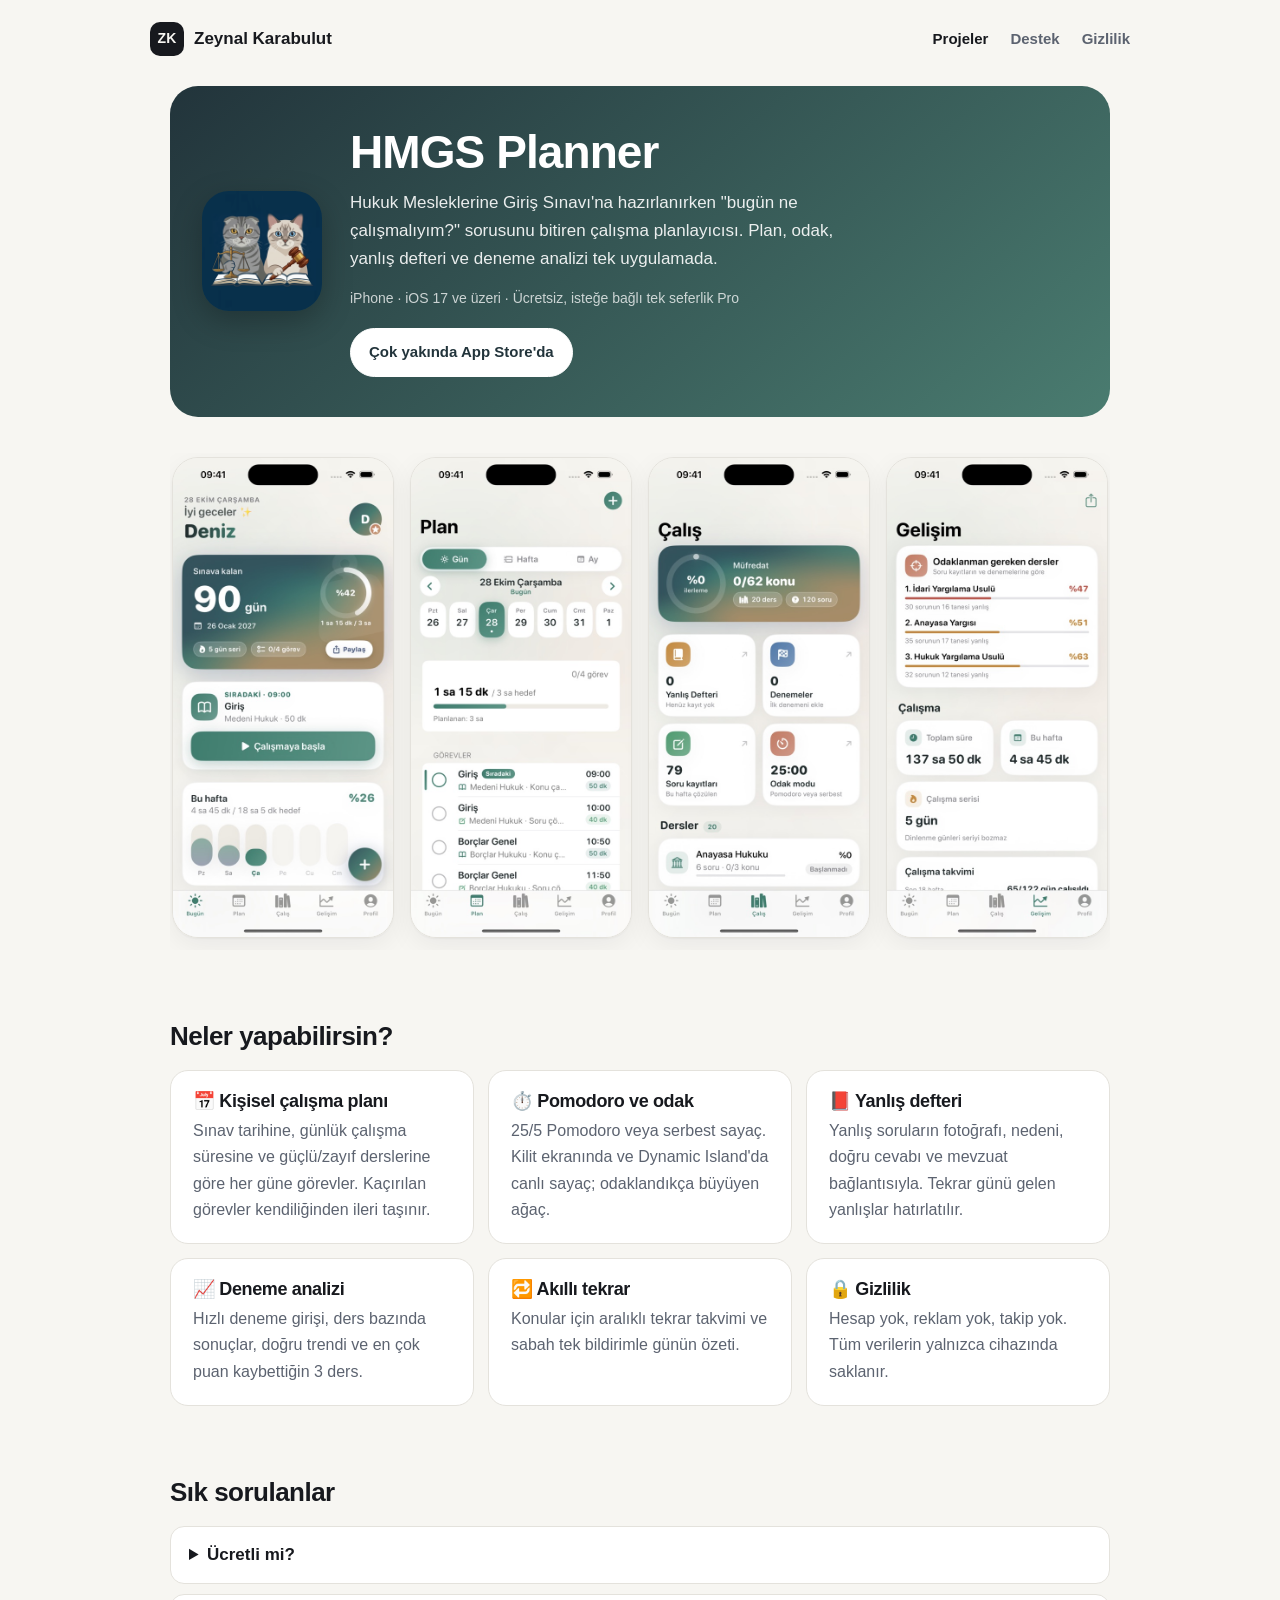
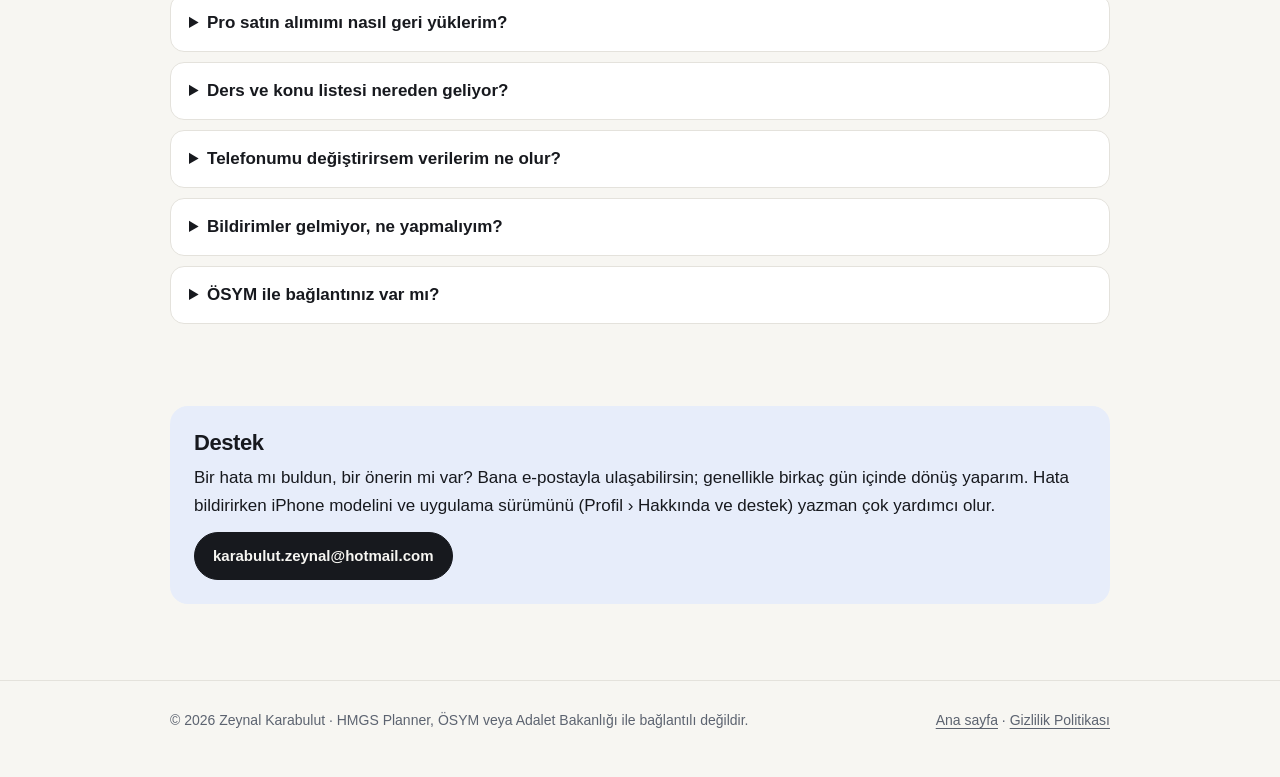
==== hmgs-planner/index.html @ d1e0a4f1 "Kişisel site: ana sayfa, HMGS Planner tanıtım, destek ve gizlilik sayfaları Co-Authored-By: Claude O" ====
<!doctype html>
<html lang="tr">
<head>
<meta charset="utf-8">
<meta name="viewport" content="width=device-width, initial-scale=1">
<title>HMGS Planner – HMGS çalışma planı, Pomodoro ve yanlış defteri</title>
<meta name="description" content="Hukuk Mesleklerine Giriş Sınavı'na (HMGS) hazırlananlar için kişisel çalışma planı, Pomodoro, yanlış defteri, deneme analizi ve akıllı tekrar hatırlatmaları. Hesap yok, reklam yok.">
<meta property="og:title" content="HMGS Planner">
<meta property="og:description" content="HMGS'ye planlı hazırlan: kişisel plan, Pomodoro, yanlış defteri ve deneme analizi.">
<meta property="og:image" content="https://zeynalkarabulut.com/assets/hmgs-planner/icon.png">
<meta property="og:url" content="https://zeynalkarabulut.com/hmgs-planner/">
<link rel="canonical" href="https://zeynalkarabulut.com/hmgs-planner/">
<link rel="apple-touch-icon" href="/assets/hmgs-planner/apple-touch-icon.png">
<link rel="stylesheet" href="/assets/style.css">
</head>
<body>
<header class="wrap nav">
  <a class="brand" href="/"><span class="mono">ZK</span><span>Zeynal Karabulut</span></a>
  <ul>
    <li><a href="/#projeler" aria-current="page">Projeler</a></li>
    <li><a href="#destek">Destek</a></li>
    <li><a href="/hmgs-planner/gizlilik.html">Gizlilik</a></li>
  </ul>
</header>

<main class="wrap">
  <div class="app-hero">
    <img src="/assets/hmgs-planner/icon.png" alt="HMGS Planner simgesi" width="120" height="120">
    <div>
      <h1>HMGS Planner</h1>
      <p>Hukuk Mesleklerine Giriş Sınavı'na hazırlanırken "bugün ne çalışmalıyım?" sorusunu bitiren çalışma planlayıcısı. Plan, odak, yanlış defteri ve deneme analizi tek uygulamada.</p>
      <p class="meta">iPhone · iOS 17 ve üzeri · Ücretsiz, isteğe bağlı tek seferlik Pro</p>
      <!-- App Store'da yayınlanınca: <a class="btn" href="https://apps.apple.com/tr/app/idAPP_STORE_ID">App Store'dan indir</a> -->
      <span class="btn" aria-disabled="true">Çok yakında App Store'da</span>
    </div>
  </div>

  <section>
    <div class="shots">
      <img src="/assets/hmgs-planner/home.jpg" alt="Bugün ekranı: sınava kalan gün ve günün görevleri" loading="lazy">
      <img src="/assets/hmgs-planner/plan.jpg" alt="Haftalık çalışma planı" loading="lazy">
      <img src="/assets/hmgs-planner/study.jpg" alt="Çalış ekranı: dersler, yanlış defteri ve denemeler" loading="lazy">
      <img src="/assets/hmgs-planner/progress.jpg" alt="Gelişim ekranı: istatistikler ve odaklanılması gereken dersler" loading="lazy">
    </div>
  </section>

  <section>
    <h2 class="section-title">Neler yapabilirsin?</h2>
    <div class="features">
      <div class="feature"><h3>📅 Kişisel çalışma planı</h3><p>Sınav tarihine, günlük çalışma süresine ve güçlü/zayıf derslerine göre her güne görevler. Kaçırılan görevler kendiliğinden ileri taşınır.</p></div>
      <div class="feature"><h3>⏱️ Pomodoro ve odak</h3><p>25/5 Pomodoro veya serbest sayaç. Kilit ekranında ve Dynamic Island'da canlı sayaç; odaklandıkça büyüyen ağaç.</p></div>
      <div class="feature"><h3>📕 Yanlış defteri</h3><p>Yanlış soruların fotoğrafı, nedeni, doğru cevabı ve mevzuat bağlantısıyla. Tekrar günü gelen yanlışlar hatırlatılır.</p></div>
      <div class="feature"><h3>📈 Deneme analizi</h3><p>Hızlı deneme girişi, ders bazında sonuçlar, doğru trendi ve en çok puan kaybettiğin 3 ders.</p></div>
      <div class="feature"><h3>🔁 Akıllı tekrar</h3><p>Konular için aralıklı tekrar takvimi ve sabah tek bildirimle günün özeti.</p></div>
      <div class="feature"><h3>🔒 Gizlilik</h3><p>Hesap yok, reklam yok, takip yok. Tüm verilerin yalnızca cihazında saklanır.</p></div>
    </div>
  </section>

  <section class="faq">
    <h2 class="section-title">Sık sorulanlar</h2>
    <details><summary>Ücretli mi?</summary><p>Planlama, Pomodoro, yanlış defteri, denemeler ve istatistikler ücretsiz ve sınırsızdır. İsteğe bağlı, tek seferlik HMGS Planner Pro ek renk temaları ve paylaşım kartı stilleri ekler.</p></details>
    <details><summary>Pro satın alımımı nasıl geri yüklerim?</summary><p>Uygulamada Profil › HMGS Planner Pro › "Satın alımları geri yükle". Aynı Apple Kimliği ile giriş yapmış olman yeterli.</p></details>
    <details><summary>Ders ve konu listesi nereden geliyor?</summary><p>Ders listesi ve soru dağılımı ilgili yönetmelik ve ÖSYM kılavuzuna göre hazırlanmıştır; kaynaklar uygulamada Profil › Hakkında ve destek › Kaynaklar bölümünde yer alır. Kesin bilgi için ÖSYM duyurularını takip et.</p></details>
    <details><summary>Telefonumu değiştirirsem verilerim ne olur?</summary><p>Profil › Ayarlar › Yedek bölümünden yedeği iCloud Drive'daki bir klasöre aldırabilir, yeni telefonda "Yedekten Geri Yükle" ile geri getirebilirsin. iPhone'un iCloud Yedeklemesi de uygulama verilerini kapsar.</p></details>
    <details><summary>Bildirimler gelmiyor, ne yapmalıyım?</summary><p>iPhone Ayarlar › Bildirimler › HMGS Planner'dan bildirimlere izin verildiğini kontrol et. Ardından uygulamada Profil › Bildirimler'den hatırlatma saatlerini seç.</p></details>
    <details><summary>ÖSYM ile bağlantınız var mı?</summary><p>Hayır. HMGS Planner bağımsız bir çalışma aracıdır; ÖSYM veya Adalet Bakanlığı ile bağlantılı değildir.</p></details>
  </section>

  <section id="destek">
    <div class="support">
      <h2>Destek</h2>
      <p>Bir hata mı buldun, bir önerin mi var? Bana e-postayla ulaşabilirsin; genellikle birkaç gün içinde dönüş yaparım. Hata bildirirken iPhone modelini ve uygulama sürümünü (Profil › Hakkında ve destek) yazman çok yardımcı olur.</p>
      <a class="btn primary" href="mailto:karabulut.zeynal@hotmail.com?subject=HMGS%20Planner%20destek">karabulut.zeynal@hotmail.com</a>
    </div>
  </section>
</main>

<footer>
  <div class="wrap">
    <span>© 2026 Zeynal Karabulut · HMGS Planner, ÖSYM veya Adalet Bakanlığı ile bağlantılı değildir.</span>
    <span><a href="/">Ana sayfa</a> · <a href="/hmgs-planner/gizlilik.html">Gizlilik Politikası</a></span>
  </div>
</footer>
</body>
</html>
---- assets/style.css ----
:root {
  --bg: #F7F6F2;
  --surface: #FFFFFF;
  --ink: #17191E;
  --muted: #5C6370;
  --line: #E4E2DC;
  --accent: #2B59C3;
  --accent-soft: #E7EDFA;
  --hmgs-a: #22343B;
  --hmgs-b: #4A7C70;
  --radius: 18px;
  --shadow: 0 1px 2px rgba(20, 22, 28, .04), 0 8px 28px rgba(20, 22, 28, .06);
}
@media (prefers-color-scheme: dark) {
  :root {
    --bg: #0F1115;
    --surface: #171A20;
    --ink: #ECEEF2;
    --muted: #A1A8B3;
    --line: #262A32;
    --accent: #7FA2F2;
    --accent-soft: #1B2436;
    --shadow: 0 1px 2px rgba(0, 0, 0, .3), 0 8px 28px rgba(0, 0, 0, .25);
  }
}

* { box-sizing: border-box; }
html { -webkit-text-size-adjust: 100%; }
body {
  margin: 0;
  background: var(--bg);
  color: var(--ink);
  font: 17px/1.65 -apple-system, BlinkMacSystemFont, "SF Pro Text", "Segoe UI", Roboto, sans-serif;
}
a { color: var(--accent); text-underline-offset: 3px; }
img { max-width: 100%; display: block; }
h1, h2, h3 { line-height: 1.15; letter-spacing: -0.02em; margin: 0; }

.wrap { max-width: 980px; margin: 0 auto; padding: 0 20px; }
.narrow { max-width: 720px; }

/* Üst menü */
.nav { display: flex; align-items: center; justify-content: space-between; padding: 22px 0; gap: 16px; }
.brand { display: flex; align-items: center; gap: 10px; font-weight: 700; color: var(--ink); text-decoration: none; }
.mono {
  width: 34px; height: 34px; border-radius: 10px; display: grid; place-items: center;
  background: var(--ink); color: var(--bg); font-size: 14px; font-weight: 800; letter-spacing: .02em;
}
.nav ul { list-style: none; display: flex; gap: 22px; margin: 0; padding: 0; }
.nav ul a { color: var(--muted); text-decoration: none; font-size: 15px; font-weight: 600; }
.nav ul a:hover, .nav ul a[aria-current="page"] { color: var(--ink); }

/* Ana sayfa giriş */
.intro { padding: 56px 0 40px; }
.eyebrow { color: var(--accent); font-weight: 700; font-size: 14px; letter-spacing: .08em; text-transform: uppercase; margin: 0 0 14px; }
.intro h1 { font-size: clamp(38px, 7vw, 64px); max-width: 14ch; }
.intro .lead { font-size: clamp(18px, 2.4vw, 21px); color: var(--muted); max-width: 60ch; margin: 22px 0 0; }
.links { display: flex; flex-wrap: wrap; gap: 10px; margin-top: 30px; }
.btn {
  display: inline-flex; align-items: center; gap: 8px; padding: 11px 18px; border-radius: 999px;
  font-weight: 700; font-size: 15px; text-decoration: none; border: 1px solid var(--line);
  background: var(--surface); color: var(--ink);
}
.btn:hover { border-color: var(--muted); }
.btn.primary { background: var(--ink); color: var(--bg); border-color: var(--ink); }
.btn svg { width: 18px; height: 18px; fill: currentColor; }

section { padding: 36px 0; }
.section-title { font-size: 26px; margin-bottom: 18px; }
.about p { color: var(--muted); max-width: 66ch; }
.facts { display: grid; grid-template-columns: repeat(auto-fit, minmax(200px, 1fr)); gap: 14px; margin-top: 24px; }
.fact { background: var(--surface); border: 1px solid var(--line); border-radius: var(--radius); padding: 16px 18px; }
.fact b { display: block; font-size: 15px; }
.fact span { color: var(--muted); font-size: 15px; }

/* Proje kartı */
.project {
  display: grid; grid-template-columns: 96px 1fr; gap: 22px; align-items: center;
  background: var(--surface); border: 1px solid var(--line); border-radius: 24px; padding: 24px;
  box-shadow: var(--shadow); text-decoration: none; color: inherit; transition: transform .2s ease;
}
.project:hover { transform: translateY(-2px); }
.project img { width: 96px; height: 96px; border-radius: 22px; }
.project h3 { font-size: 22px; }
.project p { margin: 6px 0 10px; color: var(--muted); }
.tags { display: flex; flex-wrap: wrap; gap: 6px; }
.tag { font-size: 13px; font-weight: 600; padding: 3px 10px; border-radius: 999px; background: var(--accent-soft); color: var(--accent); }
.more { font-weight: 700; font-size: 15px; color: var(--accent); }
.note { color: var(--muted); font-size: 15px; margin-top: 16px; }

/* Proje sayfası */
.app-hero {
  background: linear-gradient(140deg, var(--hmgs-a), var(--hmgs-b));
  color: #fff; border-radius: 28px; padding: 40px 32px; margin-top: 8px;
  display: grid; grid-template-columns: auto 1fr; gap: 28px; align-items: center;
}
.app-hero img { width: 120px; height: 120px; border-radius: 27px; box-shadow: 0 10px 30px rgba(0,0,0,.25); }
.app-hero h1 { font-size: clamp(32px, 5vw, 46px); }
.app-hero p { margin: 10px 0 0; opacity: .9; max-width: 56ch; }
.app-hero .meta { font-size: 14px; opacity: .75; margin-top: 14px; }
.app-hero .btn { background: #fff; color: var(--hmgs-a); border-color: #fff; margin-top: 18px; }

.shots { display: grid; grid-template-columns: repeat(4, minmax(150px, 1fr)); gap: 16px; overflow-x: auto; padding: 4px 2px 12px; scroll-snap-type: x mandatory; }
.shots img { border-radius: 26px; border: 1px solid var(--line); box-shadow: var(--shadow); scroll-snap-align: start; aspect-ratio: 1179 / 2556; object-fit: cover; width: 100%; }

.features { display: grid; grid-template-columns: repeat(auto-fit, minmax(260px, 1fr)); gap: 14px; }
.feature { background: var(--surface); border: 1px solid var(--line); border-radius: var(--radius); padding: 20px 22px; }
.feature h3 { font-size: 18px; margin-bottom: 6px; }
.feature p { margin: 0; color: var(--muted); font-size: 16px; }

.faq details { background: var(--surface); border: 1px solid var(--line); border-radius: 14px; padding: 14px 18px; margin: 10px 0; }
.faq summary { font-weight: 700; cursor: pointer; }
.faq details p { color: var(--muted); margin: 10px 0 2px; }

.support { background: var(--accent-soft); border-radius: var(--radius); padding: 24px; }
.support h2 { font-size: 22px; margin-bottom: 8px; }
.support p { margin: 0 0 12px; }

/* Metin sayfaları (gizlilik) */
.doc { padding: 24px 0 64px; }
.doc h1 { font-size: clamp(30px, 5vw, 42px); margin: 10px 0 6px; }
.doc h2 { font-size: 20px; margin: 30px 0 6px; }
.doc p, .doc li { color: var(--ink); }
.doc .muted { color: var(--muted); }
.back { text-decoration: none; font-weight: 700; font-size: 15px; }

footer { border-top: 1px solid var(--line); margin-top: 40px; padding: 28px 0 44px; color: var(--muted); font-size: 14px; }
footer .wrap { display: flex; flex-wrap: wrap; justify-content: space-between; gap: 12px; }
footer a { color: var(--muted); }

@media (max-width: 640px) {
  .nav ul { gap: 16px; }
  .brand span:last-child { display: none; }
  .project { grid-template-columns: 64px 1fr; padding: 18px; gap: 16px; }
  .project img { width: 64px; height: 64px; border-radius: 15px; }
  .app-hero { grid-template-columns: 1fr; padding: 28px 22px; }
  .app-hero img { width: 88px; height: 88px; border-radius: 20px; }
  .shots { grid-template-columns: repeat(4, 62%); }
}
@media (prefers-reduced-motion: reduce) { .project { transition: none; } }
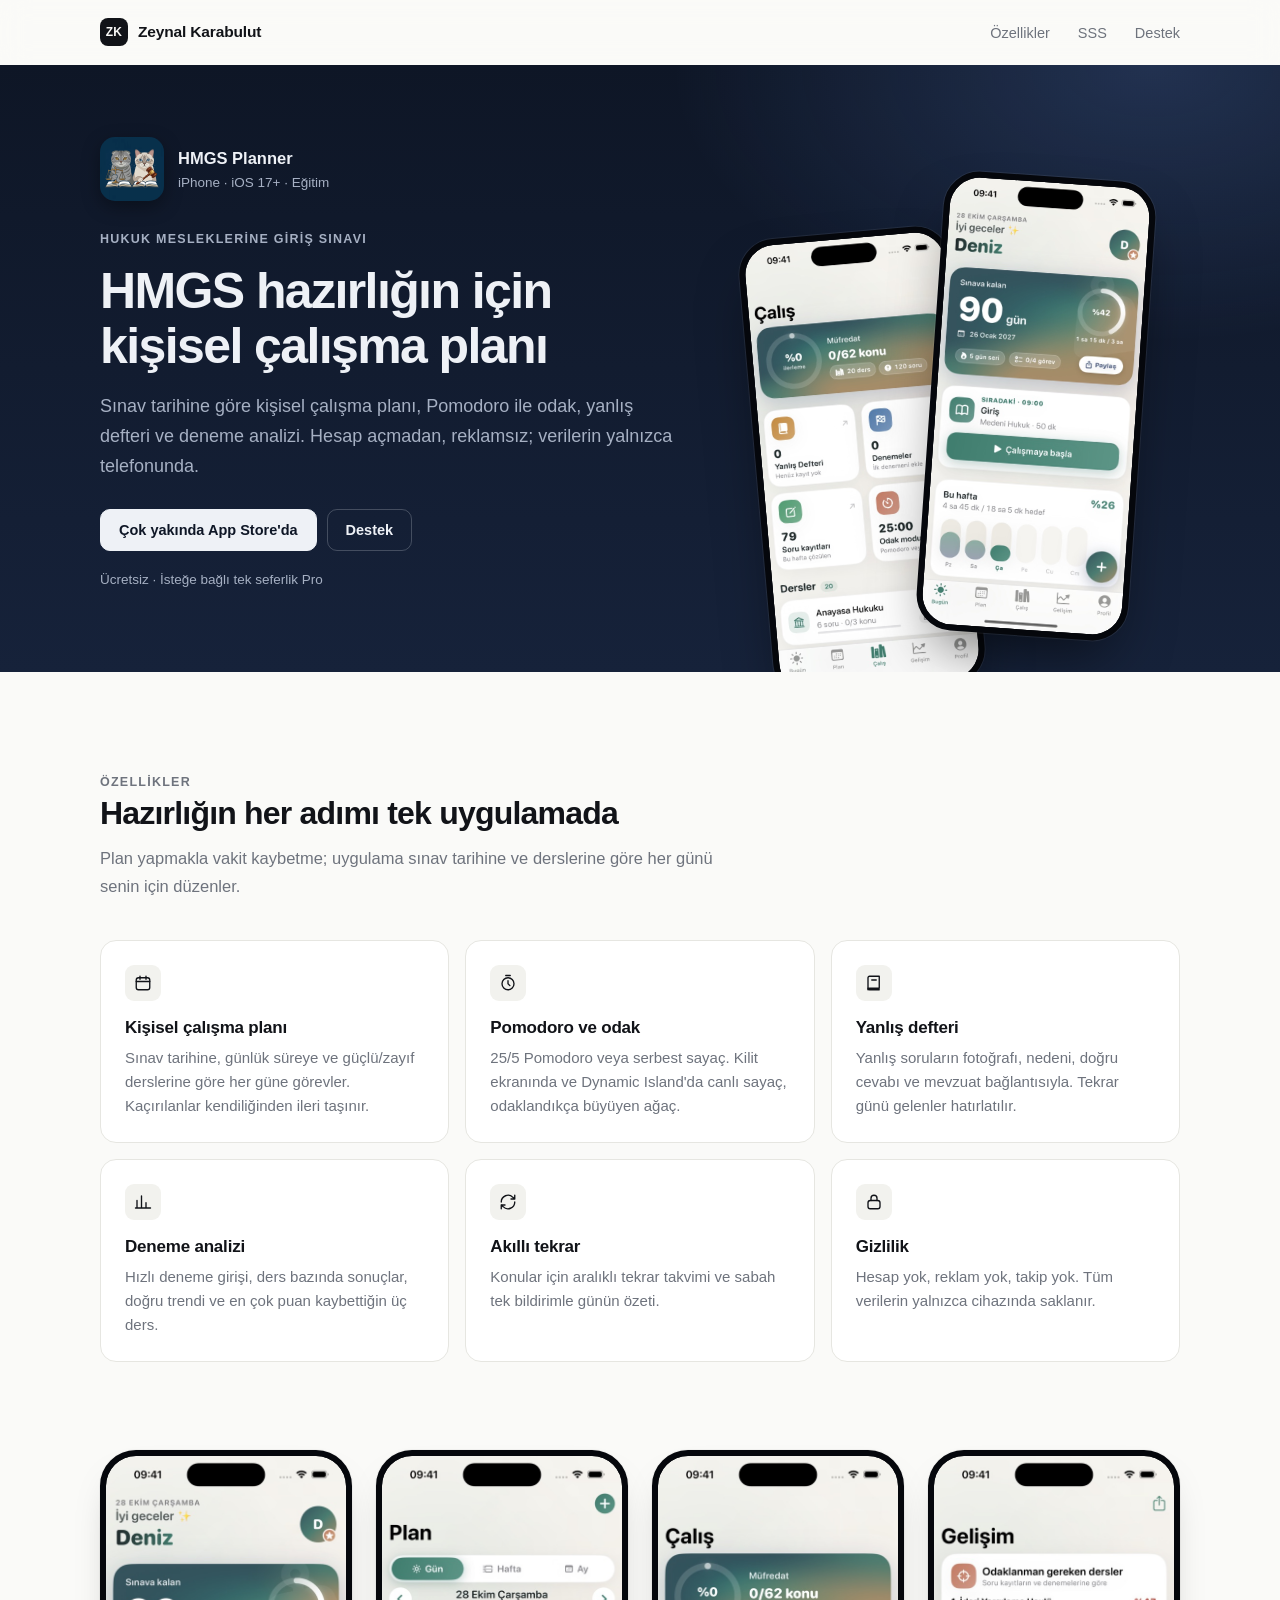
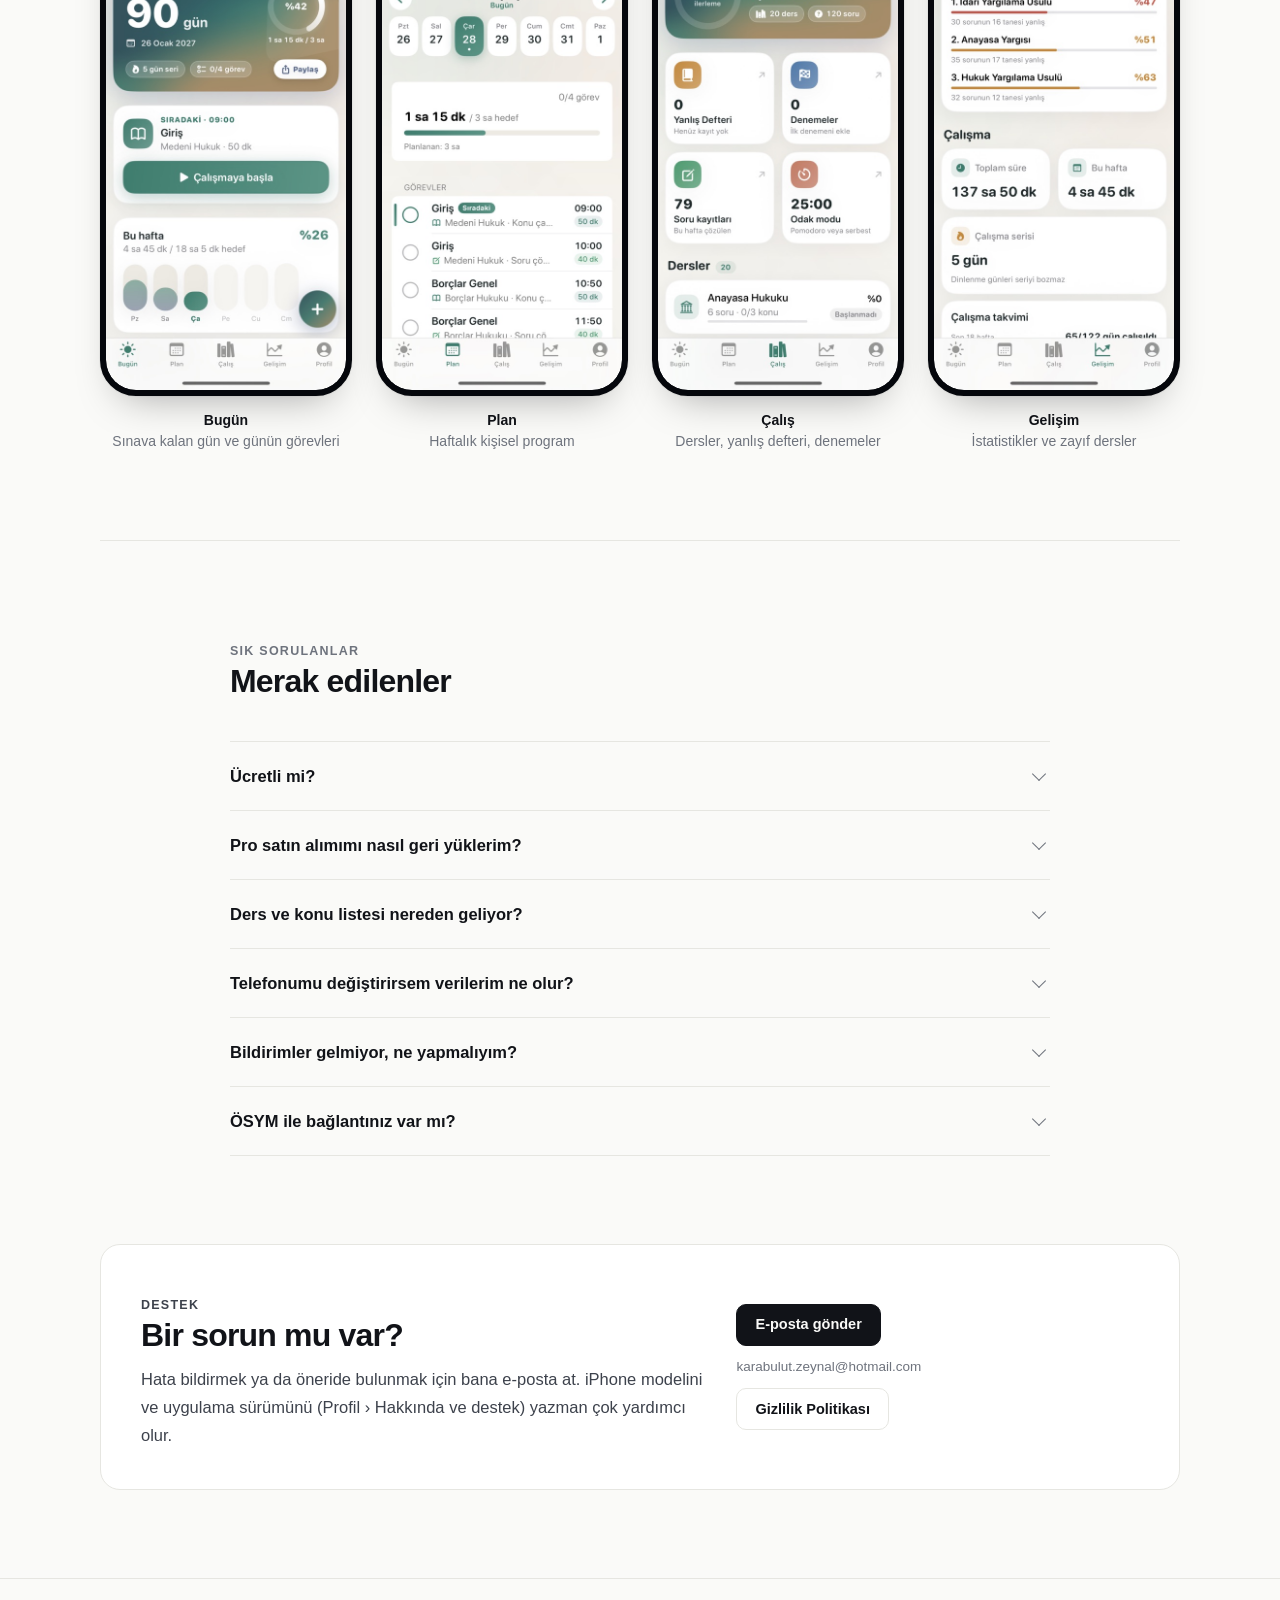
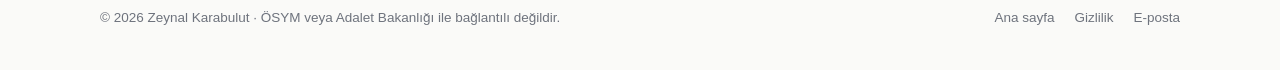
==== commit 57620bc9: "Yeni tasarım: sade tipografi, proje vitrini, yenilenen HMGS Planner ve gizlilik sayfaları Co-Authore" ====
--- a/hmgs-planner/index.html
+++ b/hmgs-planner/index.html
@@ -5,6 +5,7 @@
 <meta name="viewport" content="width=device-width, initial-scale=1">
 <title>HMGS Planner – HMGS çalışma planı, Pomodoro ve yanlış defteri</title>
 <meta name="description" content="Hukuk Mesleklerine Giriş Sınavı'na (HMGS) hazırlananlar için kişisel çalışma planı, Pomodoro, yanlış defteri, deneme analizi ve akıllı tekrar hatırlatmaları. Hesap yok, reklam yok.">
+<meta name="theme-color" content="#0E1626">
 <meta property="og:title" content="HMGS Planner">
 <meta property="og:description" content="HMGS'ye planlı hazırlan: kişisel plan, Pomodoro, yanlış defteri ve deneme analizi.">
 <meta property="og:image" content="https://zeynalkarabulut.com/assets/hmgs-planner/icon.png">
@@ -12,73 +13,140 @@
 <link rel="canonical" href="https://zeynalkarabulut.com/hmgs-planner/">
 <link rel="apple-touch-icon" href="/assets/hmgs-planner/apple-touch-icon.png">
 <link rel="stylesheet" href="/assets/style.css">
+<script>document.documentElement.classList.add('js')</script>
+<script src="/assets/site.js" defer></script>
 </head>
 <body>
-<header class="wrap nav">
-  <a class="brand" href="/"><span class="mono">ZK</span><span>Zeynal Karabulut</span></a>
-  <ul>
-    <li><a href="/#projeler" aria-current="page">Projeler</a></li>
-    <li><a href="#destek">Destek</a></li>
-    <li><a href="/hmgs-planner/gizlilik.html">Gizlilik</a></li>
-  </ul>
+<header class="nav">
+  <div class="wrap">
+    <a class="brand" href="/"><span class="mark">ZK</span>Zeynal Karabulut</a>
+    <ul>
+      <li><a href="#ozellikler">Özellikler</a></li>
+      <li><a href="#sss">SSS</a></li>
+      <li><a class="cta" href="#destek">Destek</a></li>
+    </ul>
+  </div>
 </header>
 
-<main class="wrap">
+<main>
   <div class="app-hero">
-    <img src="/assets/hmgs-planner/icon.png" alt="HMGS Planner simgesi" width="120" height="120">
-    <div>
-      <h1>HMGS Planner</h1>
-      <p>Hukuk Mesleklerine Giriş Sınavı'na hazırlanırken "bugün ne çalışmalıyım?" sorusunu bitiren çalışma planlayıcısı. Plan, odak, yanlış defteri ve deneme analizi tek uygulamada.</p>
-      <p class="meta">iPhone · iOS 17 ve üzeri · Ücretsiz, isteğe bağlı tek seferlik Pro</p>
-      <!-- App Store'da yayınlanınca: <a class="btn" href="https://apps.apple.com/tr/app/idAPP_STORE_ID">App Store'dan indir</a> -->
-      <span class="btn" aria-disabled="true">Çok yakında App Store'da</span>
+    <div class="wrap">
+      <div class="copy">
+        <div class="app-id reveal">
+          <img src="/assets/hmgs-planner/icon.png" alt="HMGS Planner simgesi" width="76" height="76">
+          <div><b>HMGS Planner</b><small>iPhone · iOS 17+ · Eğitim</small></div>
+        </div>
+        <p class="kicker reveal" style="margin-top:4px">Hukuk Mesleklerine Giriş Sınavı</p>
+        <h1 class="reveal">HMGS hazırlığın için kişisel çalışma planı</h1>
+        <p class="lead reveal">Sınav tarihine göre kişisel çalışma planı, Pomodoro ile odak, yanlış defteri ve deneme analizi. Hesap açmadan, reklamsız; verilerin yalnızca telefonunda.</p>
+        <div class="row reveal">
+          <!-- Yayınlanınca: <a class="btn light" href="https://apps.apple.com/tr/app/idAPP_STORE_ID">App Store'dan indir</a> -->
+          <span class="btn light" aria-disabled="true">Çok yakında App Store'da</span>
+          <a class="btn" href="#destek">Destek</a>
+        </div>
+        <p class="meta reveal">Ücretsiz · İsteğe bağlı tek seferlik Pro</p>
+      </div>
+      <div class="phones reveal" aria-hidden="true">
+        <div class="phone p1"><img src="/assets/hmgs-planner/study.jpg" alt=""></div>
+        <div class="phone p2"><img src="/assets/hmgs-planner/home.jpg" alt=""></div>
+      </div>
     </div>
   </div>
 
-  <section>
-    <div class="shots">
-      <img src="/assets/hmgs-planner/home.jpg" alt="Bugün ekranı: sınava kalan gün ve günün görevleri" loading="lazy">
-      <img src="/assets/hmgs-planner/plan.jpg" alt="Haftalık çalışma planı" loading="lazy">
-      <img src="/assets/hmgs-planner/study.jpg" alt="Çalış ekranı: dersler, yanlış defteri ve denemeler" loading="lazy">
-      <img src="/assets/hmgs-planner/progress.jpg" alt="Gelişim ekranı: istatistikler ve odaklanılması gereken dersler" loading="lazy">
+  <section id="ozellikler">
+    <div class="wrap">
+      <div class="section-head reveal">
+        <p class="kicker">Özellikler</p>
+        <h2>Hazırlığın her adımı tek uygulamada</h2>
+        <p>Plan yapmakla vakit kaybetme; uygulama sınav tarihine ve derslerine göre her günü senin için düzenler.</p>
+      </div>
+      <div class="features reveal">
+        <div class="feat">
+          <div class="ico"><svg viewBox="0 0 24 24"><rect x="3" y="5" width="18" height="16" rx="3"/><path d="M3 10h18M8 3v4M16 3v4"/></svg></div>
+          <h3>Kişisel çalışma planı</h3>
+          <p>Sınav tarihine, günlük süreye ve güçlü/zayıf derslerine göre her güne görevler. Kaçırılanlar kendiliğinden ileri taşınır.</p>
+        </div>
+        <div class="feat">
+          <div class="ico"><svg viewBox="0 0 24 24"><circle cx="12" cy="13" r="8"/><path d="M12 9v4l2.5 2.5M9 2h6"/></svg></div>
+          <h3>Pomodoro ve odak</h3>
+          <p>25/5 Pomodoro veya serbest sayaç. Kilit ekranında ve Dynamic Island'da canlı sayaç, odaklandıkça büyüyen ağaç.</p>
+        </div>
+        <div class="feat">
+          <div class="ico"><svg viewBox="0 0 24 24"><path d="M4 5a2 2 0 0 1 2-2h13v16H6a2 2 0 0 0-2 2V5z"/><path d="M4 19a2 2 0 0 0 2 2h13M9 8h6"/></svg></div>
+          <h3>Yanlış defteri</h3>
+          <p>Yanlış soruların fotoğrafı, nedeni, doğru cevabı ve mevzuat bağlantısıyla. Tekrar günü gelenler hatırlatılır.</p>
+        </div>
+        <div class="feat">
+          <div class="ico"><svg viewBox="0 0 24 24"><path d="M4 20V10M10 20V4M16 20v-7M22 20H2"/></svg></div>
+          <h3>Deneme analizi</h3>
+          <p>Hızlı deneme girişi, ders bazında sonuçlar, doğru trendi ve en çok puan kaybettiğin üç ders.</p>
+        </div>
+        <div class="feat">
+          <div class="ico"><svg viewBox="0 0 24 24"><path d="M3 12a9 9 0 0 1 15.5-6.2L21 8M21 3v5h-5M21 12a9 9 0 0 1-15.5 6.2L3 16M3 21v-5h5"/></svg></div>
+          <h3>Akıllı tekrar</h3>
+          <p>Konular için aralıklı tekrar takvimi ve sabah tek bildirimle günün özeti.</p>
+        </div>
+        <div class="feat">
+          <div class="ico"><svg viewBox="0 0 24 24"><rect x="4" y="10" width="16" height="11" rx="3"/><path d="M8 10V7a4 4 0 0 1 8 0v3"/></svg></div>
+          <h3>Gizlilik</h3>
+          <p>Hesap yok, reklam yok, takip yok. Tüm verilerin yalnızca cihazında saklanır.</p>
+        </div>
+      </div>
     </div>
   </section>
 
-  <section>
-    <h2 class="section-title">Neler yapabilirsin?</h2>
-    <div class="features">
-      <div class="feature"><h3>📅 Kişisel çalışma planı</h3><p>Sınav tarihine, günlük çalışma süresine ve güçlü/zayıf derslerine göre her güne görevler. Kaçırılan görevler kendiliğinden ileri taşınır.</p></div>
-      <div class="feature"><h3>⏱️ Pomodoro ve odak</h3><p>25/5 Pomodoro veya serbest sayaç. Kilit ekranında ve Dynamic Island'da canlı sayaç; odaklandıkça büyüyen ağaç.</p></div>
-      <div class="feature"><h3>📕 Yanlış defteri</h3><p>Yanlış soruların fotoğrafı, nedeni, doğru cevabı ve mevzuat bağlantısıyla. Tekrar günü gelen yanlışlar hatırlatılır.</p></div>
-      <div class="feature"><h3>📈 Deneme analizi</h3><p>Hızlı deneme girişi, ders bazında sonuçlar, doğru trendi ve en çok puan kaybettiğin 3 ders.</p></div>
-      <div class="feature"><h3>🔁 Akıllı tekrar</h3><p>Konular için aralıklı tekrar takvimi ve sabah tek bildirimle günün özeti.</p></div>
-      <div class="feature"><h3>🔒 Gizlilik</h3><p>Hesap yok, reklam yok, takip yok. Tüm verilerin yalnızca cihazında saklanır.</p></div>
+  <section style="padding-top:0">
+    <div class="wrap">
+      <div class="gallery reveal">
+        <figure><div class="phone"><img src="/assets/hmgs-planner/home.jpg" alt="Bugün ekranı" loading="lazy"></div><figcaption><b>Bugün</b>Sınava kalan gün ve günün görevleri</figcaption></figure>
+        <figure><div class="phone"><img src="/assets/hmgs-planner/plan.jpg" alt="Plan ekranı" loading="lazy"></div><figcaption><b>Plan</b>Haftalık kişisel program</figcaption></figure>
+        <figure><div class="phone"><img src="/assets/hmgs-planner/study.jpg" alt="Çalış ekranı" loading="lazy"></div><figcaption><b>Çalış</b>Dersler, yanlış defteri, denemeler</figcaption></figure>
+        <figure><div class="phone"><img src="/assets/hmgs-planner/progress.jpg" alt="Gelişim ekranı" loading="lazy"></div><figcaption><b>Gelişim</b>İstatistikler ve zayıf dersler</figcaption></figure>
+      </div>
     </div>
   </section>
 
-  <section class="faq">
-    <h2 class="section-title">Sık sorulanlar</h2>
-    <details><summary>Ücretli mi?</summary><p>Planlama, Pomodoro, yanlış defteri, denemeler ve istatistikler ücretsiz ve sınırsızdır. İsteğe bağlı, tek seferlik HMGS Planner Pro ek renk temaları ve paylaşım kartı stilleri ekler.</p></details>
-    <details><summary>Pro satın alımımı nasıl geri yüklerim?</summary><p>Uygulamada Profil › HMGS Planner Pro › "Satın alımları geri yükle". Aynı Apple Kimliği ile giriş yapmış olman yeterli.</p></details>
-    <details><summary>Ders ve konu listesi nereden geliyor?</summary><p>Ders listesi ve soru dağılımı ilgili yönetmelik ve ÖSYM kılavuzuna göre hazırlanmıştır; kaynaklar uygulamada Profil › Hakkında ve destek › Kaynaklar bölümünde yer alır. Kesin bilgi için ÖSYM duyurularını takip et.</p></details>
-    <details><summary>Telefonumu değiştirirsem verilerim ne olur?</summary><p>Profil › Ayarlar › Yedek bölümünden yedeği iCloud Drive'daki bir klasöre aldırabilir, yeni telefonda "Yedekten Geri Yükle" ile geri getirebilirsin. iPhone'un iCloud Yedeklemesi de uygulama verilerini kapsar.</p></details>
-    <details><summary>Bildirimler gelmiyor, ne yapmalıyım?</summary><p>iPhone Ayarlar › Bildirimler › HMGS Planner'dan bildirimlere izin verildiğini kontrol et. Ardından uygulamada Profil › Bildirimler'den hatırlatma saatlerini seç.</p></details>
-    <details><summary>ÖSYM ile bağlantınız var mı?</summary><p>Hayır. HMGS Planner bağımsız bir çalışma aracıdır; ÖSYM veya Adalet Bakanlığı ile bağlantılı değildir.</p></details>
+  <div class="wrap"><hr class="rule"></div>
+
+  <section id="sss">
+    <div class="wrap narrow" style="width:min(820px,100% - 40px)">
+      <div class="section-head reveal">
+        <p class="kicker">Sık sorulanlar</p>
+        <h2>Merak edilenler</h2>
+      </div>
+      <div class="faq reveal">
+        <details><summary>Ücretli mi?</summary><p>Planlama, Pomodoro, yanlış defteri, denemeler ve istatistikler ücretsiz ve sınırsızdır. İsteğe bağlı, tek seferlik HMGS Planner Pro ek renk temaları ve paylaşım kartı stilleri ekler.</p></details>
+        <details><summary>Pro satın alımımı nasıl geri yüklerim?</summary><p>Uygulamada Profil › HMGS Planner Pro › "Satın alımları geri yükle". Aynı Apple Kimliği ile giriş yapmış olman yeterli.</p></details>
+        <details><summary>Ders ve konu listesi nereden geliyor?</summary><p>Ders listesi ve soru dağılımı ilgili yönetmelik ve ÖSYM kılavuzuna göre hazırlanmıştır; kaynaklar uygulamada Profil › Hakkında ve destek › Kaynaklar bölümünde yer alır. Kesin bilgi için ÖSYM duyurularını takip et.</p></details>
+        <details><summary>Telefonumu değiştirirsem verilerim ne olur?</summary><p>Profil › Ayarlar › Yedek bölümünden yedeği iCloud Drive'daki bir klasöre aldırabilir, yeni telefonda "Yedekten Geri Yükle" ile geri getirebilirsin. iPhone'un iCloud Yedeklemesi de uygulama verilerini kapsar.</p></details>
+        <details><summary>Bildirimler gelmiyor, ne yapmalıyım?</summary><p>iPhone Ayarlar › Bildirimler › HMGS Planner'dan bildirimlere izin verildiğini kontrol et. Ardından uygulamada Profil › Bildirimler'den hatırlatma saatlerini seç.</p></details>
+        <details><summary>ÖSYM ile bağlantınız var mı?</summary><p>Hayır. HMGS Planner bağımsız bir çalışma aracıdır; ÖSYM veya Adalet Bakanlığı ile bağlantılı değildir.</p></details>
+      </div>
+    </div>
   </section>
 
-  <section id="destek">
-    <div class="support">
-      <h2>Destek</h2>
-      <p>Bir hata mı buldun, bir önerin mi var? Bana e-postayla ulaşabilirsin; genellikle birkaç gün içinde dönüş yaparım. Hata bildirirken iPhone modelini ve uygulama sürümünü (Profil › Hakkında ve destek) yazman çok yardımcı olur.</p>
-      <a class="btn primary" href="mailto:karabulut.zeynal@hotmail.com?subject=HMGS%20Planner%20destek">karabulut.zeynal@hotmail.com</a>
+  <section id="destek" style="padding-top:0">
+    <div class="wrap">
+      <div class="support-card reveal">
+        <div>
+          <p class="kicker">Destek</p>
+          <h2>Bir sorun mu var?</h2>
+          <p>Hata bildirmek ya da öneride bulunmak için bana e-posta at. iPhone modelini ve uygulama sürümünü (Profil › Hakkında ve destek) yazman çok yardımcı olur.</p>
+        </div>
+        <div class="side">
+          <a class="btn solid" href="mailto:karabulut.zeynal@hotmail.com?subject=HMGS%20Planner%20destek">E-posta gönder</a>
+          <small>karabulut.zeynal@hotmail.com</small>
+          <a class="btn" href="/hmgs-planner/gizlilik.html">Gizlilik Politikası</a>
+        </div>
+      </div>
     </div>
   </section>
 </main>
 
 <footer>
   <div class="wrap">
-    <span>© 2026 Zeynal Karabulut · HMGS Planner, ÖSYM veya Adalet Bakanlığı ile bağlantılı değildir.</span>
-    <span><a href="/">Ana sayfa</a> · <a href="/hmgs-planner/gizlilik.html">Gizlilik Politikası</a></span>
+    <span>© <span id="year">2026</span> Zeynal Karabulut · ÖSYM veya Adalet Bakanlığı ile bağlantılı değildir.</span>
+    <nav><a href="/">Ana sayfa</a><a href="/hmgs-planner/gizlilik.html">Gizlilik</a><a href="mailto:karabulut.zeynal@hotmail.com">E-posta</a></nav>
   </div>
 </footer>
 </body>
--- a/assets/style.css
+++ b/assets/style.css
@@ -1,140 +1,257 @@
+/* zeynalkarabulut.com – tasarım sistemi
+   Tek yazı ailesi (cihazın sistem fontu), ölçülü tipografi ölçeği, 8px ızgara.
+   Üçüncü taraf font ya da istek yok. */
+
 :root {
-  --bg: #F7F6F2;
-  --surface: #FFFFFF;
-  --ink: #17191E;
-  --muted: #5C6370;
-  --line: #E4E2DC;
-  --accent: #2B59C3;
-  --accent-soft: #E7EDFA;
-  --hmgs-a: #22343B;
-  --hmgs-b: #4A7C70;
-  --radius: 18px;
-  --shadow: 0 1px 2px rgba(20, 22, 28, .04), 0 8px 28px rgba(20, 22, 28, .06);
+  --bg: #FAFAF8;
+  --bg-2: #F2F2EE;
+  --card: #FFFFFF;
+  --ink: #111318;
+  --ink-2: #3D424C;
+  --muted: #6E737D;
+  --line: #E6E6E1;
+  --accent: #24497A;
+  --night: #0E1626;
+  --night-2: #16223A;
+  --night-ink: #EEF1F6;
+  --night-muted: #A6B0C3;
+  --sans: -apple-system, BlinkMacSystemFont, "SF Pro Text", "Inter", "Segoe UI", Roboto, "Helvetica Neue", sans-serif;
+  --display: -apple-system, BlinkMacSystemFont, "SF Pro Display", "Inter", "Segoe UI", Roboto, "Helvetica Neue", sans-serif;
+  --radius: 16px;
+  --ease: cubic-bezier(.2, .7, .2, 1);
 }
 @media (prefers-color-scheme: dark) {
   :root {
-    --bg: #0F1115;
-    --surface: #171A20;
-    --ink: #ECEEF2;
-    --muted: #A1A8B3;
-    --line: #262A32;
-    --accent: #7FA2F2;
-    --accent-soft: #1B2436;
-    --shadow: 0 1px 2px rgba(0, 0, 0, .3), 0 8px 28px rgba(0, 0, 0, .25);
+    --bg: #0E0F12;
+    --bg-2: #15171B;
+    --card: #16181C;
+    --ink: #EDEEF0;
+    --ink-2: #C3C7CE;
+    --muted: #8C919A;
+    --line: #25282E;
+    --accent: #8FB1E3;
+    --night: #0B1220;
+    --night-2: #121C30;
   }
 }
 
 * { box-sizing: border-box; }
-html { -webkit-text-size-adjust: 100%; }
+html { -webkit-text-size-adjust: 100%; scroll-behavior: smooth; scroll-padding-top: 80px; }
 body {
-  margin: 0;
-  background: var(--bg);
-  color: var(--ink);
-  font: 17px/1.65 -apple-system, BlinkMacSystemFont, "SF Pro Text", "Segoe UI", Roboto, sans-serif;
-}
-a { color: var(--accent); text-underline-offset: 3px; }
+  margin: 0; background: var(--bg); color: var(--ink);
+  font: 16.5px/1.7 var(--sans); -webkit-font-smoothing: antialiased; text-rendering: optimizeLegibility;
+}
 img { max-width: 100%; display: block; }
-h1, h2, h3 { line-height: 1.15; letter-spacing: -0.02em; margin: 0; }
-
-.wrap { max-width: 980px; margin: 0 auto; padding: 0 20px; }
-.narrow { max-width: 720px; }
-
-/* Üst menü */
-.nav { display: flex; align-items: center; justify-content: space-between; padding: 22px 0; gap: 16px; }
-.brand { display: flex; align-items: center; gap: 10px; font-weight: 700; color: var(--ink); text-decoration: none; }
-.mono {
-  width: 34px; height: 34px; border-radius: 10px; display: grid; place-items: center;
-  background: var(--ink); color: var(--bg); font-size: 14px; font-weight: 800; letter-spacing: .02em;
-}
-.nav ul { list-style: none; display: flex; gap: 22px; margin: 0; padding: 0; }
-.nav ul a { color: var(--muted); text-decoration: none; font-size: 15px; font-weight: 600; }
-.nav ul a:hover, .nav ul a[aria-current="page"] { color: var(--ink); }
-
-/* Ana sayfa giriş */
-.intro { padding: 56px 0 40px; }
-.eyebrow { color: var(--accent); font-weight: 700; font-size: 14px; letter-spacing: .08em; text-transform: uppercase; margin: 0 0 14px; }
-.intro h1 { font-size: clamp(38px, 7vw, 64px); max-width: 14ch; }
-.intro .lead { font-size: clamp(18px, 2.4vw, 21px); color: var(--muted); max-width: 60ch; margin: 22px 0 0; }
-.links { display: flex; flex-wrap: wrap; gap: 10px; margin-top: 30px; }
+a { color: inherit; }
+::selection { background: var(--accent); color: #fff; }
+
+.wrap { width: min(1080px, 100% - 48px); margin-inline: auto; }
+.narrow { width: min(720px, 100% - 48px); margin-inline: auto; }
+
+/* ---------- Tipografi ---------- */
+h1, h2, h3 { font-family: var(--display); color: var(--ink); margin: 0; }
+h1 { font-size: clamp(34px, 4.4vw, 50px); line-height: 1.1; font-weight: 650; letter-spacing: -0.032em; }
+h2 { font-size: clamp(26px, 2.8vw, 32px); line-height: 1.2; font-weight: 650; letter-spacing: -0.025em; }
+h3 { font-size: 17px; line-height: 1.35; font-weight: 620; letter-spacing: -0.012em; }
+.kicker { margin: 0 0 14px; font-size: 12.5px; font-weight: 650; letter-spacing: .1em; text-transform: uppercase; color: var(--accent); }
+.lead { font-size: 18px; line-height: 1.65; color: var(--ink-2); max-width: 60ch; margin: 0; }
+.muted { color: var(--muted); }
+
+/* ---------- Menü ---------- */
+.nav {
+  position: sticky; top: 0; z-index: 20;
+  background: color-mix(in srgb, var(--bg) 82%, transparent);
+  backdrop-filter: saturate(160%) blur(14px); -webkit-backdrop-filter: saturate(160%) blur(14px);
+  border-bottom: 1px solid transparent; transition: border-color .3s;
+}
+.nav.scrolled { border-bottom-color: var(--line); }
+.nav .wrap { display: flex; align-items: center; justify-content: space-between; height: 64px; }
+.brand { display: flex; align-items: center; gap: 10px; text-decoration: none; font-weight: 650; font-size: 15.5px; letter-spacing: -0.01em; }
+.mark {
+  width: 28px; height: 28px; border-radius: 8px; display: grid; place-items: center;
+  background: var(--ink); color: var(--bg); font-size: 12px; font-weight: 750; letter-spacing: .02em;
+}
+.nav ul { list-style: none; display: flex; align-items: center; gap: 28px; margin: 0; padding: 0; }
+.nav ul a { text-decoration: none; font-size: 14.5px; font-weight: 520; color: var(--muted); transition: color .2s; }
+.nav ul a:hover { color: var(--ink); }
+
+/* ---------- Düğmeler ---------- */
 .btn {
-  display: inline-flex; align-items: center; gap: 8px; padding: 11px 18px; border-radius: 999px;
-  font-weight: 700; font-size: 15px; text-decoration: none; border: 1px solid var(--line);
-  background: var(--surface); color: var(--ink);
-}
-.btn:hover { border-color: var(--muted); }
-.btn.primary { background: var(--ink); color: var(--bg); border-color: var(--ink); }
-.btn svg { width: 18px; height: 18px; fill: currentColor; }
-
-section { padding: 36px 0; }
-.section-title { font-size: 26px; margin-bottom: 18px; }
-.about p { color: var(--muted); max-width: 66ch; }
-.facts { display: grid; grid-template-columns: repeat(auto-fit, minmax(200px, 1fr)); gap: 14px; margin-top: 24px; }
-.fact { background: var(--surface); border: 1px solid var(--line); border-radius: var(--radius); padding: 16px 18px; }
-.fact b { display: block; font-size: 15px; }
-.fact span { color: var(--muted); font-size: 15px; }
-
-/* Proje kartı */
-.project {
-  display: grid; grid-template-columns: 96px 1fr; gap: 22px; align-items: center;
-  background: var(--surface); border: 1px solid var(--line); border-radius: 24px; padding: 24px;
-  box-shadow: var(--shadow); text-decoration: none; color: inherit; transition: transform .2s ease;
-}
-.project:hover { transform: translateY(-2px); }
-.project img { width: 96px; height: 96px; border-radius: 22px; }
-.project h3 { font-size: 22px; }
-.project p { margin: 6px 0 10px; color: var(--muted); }
-.tags { display: flex; flex-wrap: wrap; gap: 6px; }
-.tag { font-size: 13px; font-weight: 600; padding: 3px 10px; border-radius: 999px; background: var(--accent-soft); color: var(--accent); }
-.more { font-weight: 700; font-size: 15px; color: var(--accent); }
-.note { color: var(--muted); font-size: 15px; margin-top: 16px; }
-
-/* Proje sayfası */
+  display: inline-flex; align-items: center; gap: 8px; height: 42px; padding: 0 18px; border-radius: 10px;
+  font: 560 14.5px/1 var(--sans); text-decoration: none; color: var(--ink);
+  border: 1px solid var(--line); background: var(--card);
+  transition: background .2s, border-color .2s, color .2s;
+}
+.btn:hover { border-color: color-mix(in srgb, var(--ink) 35%, var(--line)); }
+.btn.solid { background: var(--ink); color: var(--bg); border-color: var(--ink); }
+.btn.solid:hover { background: color-mix(in srgb, var(--ink) 85%, var(--bg)); }
+.btn svg { width: 16px; height: 16px; fill: currentColor; flex: none; }
+.row { display: flex; flex-wrap: wrap; gap: 10px; }
+
+/* ---------- Bölümler ---------- */
+section { padding: 88px 0; }
+.section-head { margin-bottom: 40px; max-width: 640px; }
+.section-head p { margin: 12px 0 0; color: var(--muted); }
+.rule { border: 0; border-top: 1px solid var(--line); margin: 0; }
+
+/* Giriş */
+.hero { padding: 104px 0 88px; }
+.hero h1 { max-width: 20ch; }
+.hero .lead { margin: 22px 0 32px; }
+
+/* Hakkımda */
+.about-grid { display: grid; grid-template-columns: 1.15fr .85fr; gap: 72px; align-items: start; }
+.about-grid .copy p { color: var(--ink-2); margin: 0 0 16px; }
+.facts { list-style: none; margin: 0; padding: 0; border-top: 1px solid var(--line); }
+.facts li { display: flex; justify-content: space-between; gap: 16px; padding: 14px 0; border-bottom: 1px solid var(--line); font-size: 15px; }
+.facts span { color: var(--muted); }
+.facts b { font-weight: 560; text-align: right; }
+
+/* İlkeler */
+.principles { display: grid; grid-template-columns: repeat(3, 1fr); gap: 16px; margin-top: 56px; }
+.principle { background: var(--card); border: 1px solid var(--line); border-radius: var(--radius); padding: 24px; }
+.principle .num { display: block; font-size: 13px; font-weight: 650; color: var(--muted); margin-bottom: 14px; font-variant-numeric: tabular-nums; }
+.principle p { color: var(--muted); margin: 6px 0 0; font-size: 15px; line-height: 1.6; }
+
+/* ---------- Öne çıkan proje ---------- */
+.feature-project {
+  display: grid; grid-template-columns: 1fr 1fr; align-items: center; gap: 24px;
+  background: radial-gradient(700px 420px at 90% 0%, rgba(96, 136, 214, .22), transparent 60%), linear-gradient(180deg, var(--night), var(--night-2));
+  color: var(--night-ink); border-radius: 20px; overflow: hidden; padding: 56px; text-decoration: none;
+}
+.feature-project h3 { color: var(--night-ink); font-size: clamp(24px, 2.6vw, 30px); line-height: 1.2; letter-spacing: -0.025em; font-weight: 650; }
+.feature-project p { color: var(--night-muted); margin: 12px 0 22px; max-width: 44ch; }
+.app-id { display: flex; align-items: center; gap: 14px; margin-bottom: 28px; }
+.app-id img { width: 56px; height: 56px; border-radius: 13px; box-shadow: 0 6px 18px rgba(0,0,0,.35); }
+.app-id b { font-weight: 620; }
+.app-id small { display: block; color: var(--night-muted); font-size: 13.5px; }
+.chips { display: flex; flex-wrap: wrap; gap: 6px; margin-bottom: 28px; }
+.chip { font-size: 12.5px; font-weight: 520; padding: 5px 10px; border-radius: 6px; background: rgba(238, 241, 246, .08); color: var(--night-muted); }
+.feature-project .btn, .app-hero .btn { background: transparent; color: var(--night-ink); border-color: rgba(238, 241, 246, .22); }
+.feature-project .btn:hover, .app-hero .btn:hover { border-color: rgba(238, 241, 246, .5); }
+.feature-project .btn.light, .app-hero .btn.light { background: var(--night-ink); color: var(--night); border-color: var(--night-ink); }
+.app-hero .btn.light { cursor: default; }
+
+.phones { position: relative; height: 480px; }
+.phone {
+  position: absolute; width: 212px; aspect-ratio: 1179 / 2556; border-radius: 36px; overflow: hidden;
+  border: 6px solid #05070C; background: #05070C;
+  box-shadow: 0 0 0 1px rgba(255,255,255,.07), 0 30px 60px -20px rgba(0,0,0,.6);
+  transition: transform .6s var(--ease);
+}
+.phone img { width: 100%; height: 100%; object-fit: cover; border-radius: 30px; }
+.phones .p1 { left: 10%; top: 44px; transform: rotate(-5deg); }
+.phones .p2 { right: 8%; top: 0; transform: rotate(4deg); z-index: 2; }
+.feature-project:hover .p1 { transform: rotate(-6deg) translateY(-4px); }
+.feature-project:hover .p2 { transform: rotate(5deg) translateY(-6px); }
+.more-soon { margin: 16px 0 0; color: var(--muted); font-size: 14.5px; }
+
+/* ---------- İletişim ---------- */
+.contact-grid { display: grid; grid-template-columns: 1fr auto; gap: 40px; align-items: end; }
+.contact-grid .lead { margin-top: 12px; }
+.mail { display: inline-block; margin-top: 20px; font-size: 18px; font-weight: 560; color: var(--accent); text-decoration: none; }
+.mail:hover { text-decoration: underline; text-underline-offset: 4px; }
+
+/* ---------- Altbilgi ---------- */
+footer { border-top: 1px solid var(--line); padding: 28px 0 40px; font-size: 13.5px; color: var(--muted); }
+footer .wrap { display: flex; flex-wrap: wrap; align-items: center; justify-content: space-between; gap: 12px; }
+footer nav { display: flex; flex-wrap: wrap; gap: 20px; }
+footer a { text-decoration: none; }
+footer a:hover { color: var(--ink); }
+
+/* ---------- Uygulama sayfası ---------- */
 .app-hero {
-  background: linear-gradient(140deg, var(--hmgs-a), var(--hmgs-b));
-  color: #fff; border-radius: 28px; padding: 40px 32px; margin-top: 8px;
-  display: grid; grid-template-columns: auto 1fr; gap: 28px; align-items: center;
-}
-.app-hero img { width: 120px; height: 120px; border-radius: 27px; box-shadow: 0 10px 30px rgba(0,0,0,.25); }
-.app-hero h1 { font-size: clamp(32px, 5vw, 46px); }
-.app-hero p { margin: 10px 0 0; opacity: .9; max-width: 56ch; }
-.app-hero .meta { font-size: 14px; opacity: .75; margin-top: 14px; }
-.app-hero .btn { background: #fff; color: var(--hmgs-a); border-color: #fff; margin-top: 18px; }
-
-.shots { display: grid; grid-template-columns: repeat(4, minmax(150px, 1fr)); gap: 16px; overflow-x: auto; padding: 4px 2px 12px; scroll-snap-type: x mandatory; }
-.shots img { border-radius: 26px; border: 1px solid var(--line); box-shadow: var(--shadow); scroll-snap-align: start; aspect-ratio: 1179 / 2556; object-fit: cover; width: 100%; }
-
-.features { display: grid; grid-template-columns: repeat(auto-fit, minmax(260px, 1fr)); gap: 14px; }
-.feature { background: var(--surface); border: 1px solid var(--line); border-radius: var(--radius); padding: 20px 22px; }
-.feature h3 { font-size: 18px; margin-bottom: 6px; }
-.feature p { margin: 0; color: var(--muted); font-size: 16px; }
-
-.faq details { background: var(--surface); border: 1px solid var(--line); border-radius: 14px; padding: 14px 18px; margin: 10px 0; }
-.faq summary { font-weight: 700; cursor: pointer; }
-.faq details p { color: var(--muted); margin: 10px 0 2px; }
-
-.support { background: var(--accent-soft); border-radius: var(--radius); padding: 24px; }
-.support h2 { font-size: 22px; margin-bottom: 8px; }
-.support p { margin: 0 0 12px; }
-
-/* Metin sayfaları (gizlilik) */
-.doc { padding: 24px 0 64px; }
-.doc h1 { font-size: clamp(30px, 5vw, 42px); margin: 10px 0 6px; }
-.doc h2 { font-size: 20px; margin: 30px 0 6px; }
-.doc p, .doc li { color: var(--ink); }
-.doc .muted { color: var(--muted); }
-.back { text-decoration: none; font-weight: 700; font-size: 15px; }
-
-footer { border-top: 1px solid var(--line); margin-top: 40px; padding: 28px 0 44px; color: var(--muted); font-size: 14px; }
-footer .wrap { display: flex; flex-wrap: wrap; justify-content: space-between; gap: 12px; }
-footer a { color: var(--muted); }
-
+  background: radial-gradient(800px 460px at 90% 0%, rgba(96, 136, 214, .24), transparent 60%), linear-gradient(180deg, var(--night), var(--night-2));
+  color: var(--night-ink); padding-top: 72px; overflow: hidden;
+}
+.app-hero .wrap { display: grid; grid-template-columns: 1.1fr .9fr; gap: 32px; align-items: end; }
+.app-hero .copy { padding-bottom: 80px; }
+.app-hero .kicker { color: var(--night-muted); }
+.app-hero h1 { color: var(--night-ink); }
+.app-hero .lead { color: var(--night-muted); margin: 18px 0 28px; }
+.app-hero .app-id img { width: 64px; height: 64px; border-radius: 15px; }
+.app-hero .meta { margin: 18px 0 0; font-size: 13.5px; color: var(--night-muted); }
+.app-hero .phones { height: 520px; }
+.app-hero .phones .p1 { top: 80px; }
+.app-hero .phones .p2 { top: 24px; }
+
+.features { display: grid; grid-template-columns: repeat(3, 1fr); gap: 16px; }
+.feat { background: var(--card); border: 1px solid var(--line); border-radius: var(--radius); padding: 24px; }
+.feat .ico { width: 36px; height: 36px; border-radius: 9px; display: grid; place-items: center; margin-bottom: 16px; background: var(--bg-2); color: var(--ink); }
+.feat .ico svg { width: 18px; height: 18px; stroke: currentColor; fill: none; stroke-width: 1.8; stroke-linecap: round; stroke-linejoin: round; }
+.feat p { color: var(--muted); margin: 6px 0 0; font-size: 15px; line-height: 1.6; }
+
+.gallery { display: grid; grid-template-columns: repeat(4, 1fr); gap: 24px; }
+.gallery figure { margin: 0; }
+.gallery .phone { position: relative; width: 100%; box-shadow: 0 0 0 1px rgba(0,0,0,.04), 0 20px 40px -20px rgba(0,0,0,.35); }
+.gallery figcaption { margin-top: 14px; font-size: 14px; color: var(--muted); text-align: center; line-height: 1.5; }
+.gallery figcaption b { display: block; color: var(--ink); font-weight: 600; }
+
+.faq { border-top: 1px solid var(--line); }
+.faq details { border-bottom: 1px solid var(--line); }
+.faq summary { list-style: none; cursor: pointer; padding: 20px 40px 20px 0; position: relative; font-weight: 600; font-size: 16.5px; }
+.faq summary::-webkit-details-marker { display: none; }
+.faq summary::after {
+  content: ""; position: absolute; right: 6px; top: 50%; width: 9px; height: 9px; margin-top: -7px;
+  border-right: 1.5px solid var(--muted); border-bottom: 1.5px solid var(--muted); transform: rotate(45deg); transition: transform .25s var(--ease);
+}
+.faq details[open] summary::after { transform: rotate(-135deg); margin-top: -2px; }
+.faq details p { margin: -4px 0 22px; color: var(--ink-2); max-width: 66ch; }
+
+.support-card {
+  display: grid; grid-template-columns: 1.4fr 1fr; gap: 32px; align-items: center;
+  background: var(--card); border: 1px solid var(--line); border-radius: 20px; padding: 40px;
+}
+.support-card p { color: var(--ink-2); margin: 10px 0 0; }
+.support-card .side { display: grid; gap: 10px; justify-items: start; }
+.support-card .side small { color: var(--muted); font-size: 13.5px; }
+
+/* ---------- Metin sayfaları ---------- */
+.doc { padding: 72px 0 96px; }
+.doc h1 { font-size: clamp(30px, 3.6vw, 40px); margin: 0 0 8px; }
+.doc .updated { font-size: 14px; color: var(--muted); margin: 0 0 32px; }
+.doc .summary { font-size: 17px; padding: 18px 22px; border-left: 3px solid var(--accent); background: var(--bg-2); border-radius: 0 10px 10px 0; margin: 0 0 36px; color: var(--ink); }
+.doc h2 { font-size: 18px; letter-spacing: -0.01em; margin: 36px 0 8px; }
+.doc p { color: var(--ink-2); margin: 0 0 14px; }
+.doc a { color: var(--accent); text-underline-offset: 3px; }
+.back { display: inline-block; margin-bottom: 28px; text-decoration: none; font-size: 14.5px; font-weight: 560; color: var(--muted); }
+.back:hover { color: var(--ink); }
+
+/* ---------- Görünme animasyonu (JS yoksa içerik görünür kalır) ---------- */
+.js .reveal { opacity: 0; transform: translateY(12px); transition: opacity .7s var(--ease), transform .7s var(--ease); }
+.js .reveal.in { opacity: 1; transform: none; }
+@media (prefers-reduced-motion: reduce) {
+  html { scroll-behavior: auto; }
+  .js .reveal { opacity: 1; transform: none; transition: none; }
+  .phone { transition: none; }
+}
+
+/* ---------- Duyarlı ---------- */
+@media (max-width: 960px) {
+  .feature-project, .app-hero .wrap, .about-grid, .support-card, .contact-grid { grid-template-columns: 1fr; }
+  .about-grid { gap: 32px; }
+  .feature-project { padding: 36px 28px 0; }
+  .phones, .app-hero .phones { height: 400px; }
+  .phone { width: 176px; border-radius: 30px; border-width: 5px; }
+  .phone img { border-radius: 25px; }
+  .phones .p1 { left: 50%; margin-left: -184px; top: 36px; }
+  .phones .p2 { right: auto; left: 50%; margin-left: 8px; top: 0; }
+  .app-hero .copy { padding-bottom: 0; }
+  .features, .principles { grid-template-columns: 1fr 1fr; }
+  .gallery { grid-template-columns: repeat(2, 1fr); }
+}
 @media (max-width: 640px) {
-  .nav ul { gap: 16px; }
-  .brand span:last-child { display: none; }
-  .project { grid-template-columns: 64px 1fr; padding: 18px; gap: 16px; }
-  .project img { width: 64px; height: 64px; border-radius: 15px; }
-  .app-hero { grid-template-columns: 1fr; padding: 28px 22px; }
-  .app-hero img { width: 88px; height: 88px; border-radius: 20px; }
-  .shots { grid-template-columns: repeat(4, 62%); }
-}
-@media (prefers-reduced-motion: reduce) { .project { transition: none; } }
+  .wrap, .narrow { width: calc(100% - 40px); }
+  section { padding: 64px 0; }
+  .hero { padding: 64px 0 56px; }
+  .nav ul { gap: 18px; }
+  .nav ul li:first-child { display: none; }
+  .features, .principles { grid-template-columns: 1fr; }
+  .principles { margin-top: 40px; }
+  .gallery { display: flex; overflow-x: auto; scroll-snap-type: x mandatory; gap: 16px; margin-inline: -20px; padding: 4px 20px 8px; }
+  .gallery figure { flex: 0 0 62%; scroll-snap-align: center; }
+  .phones, .app-hero .phones { height: 340px; }
+  .phone { width: 150px; }
+  .phones .p1 { margin-left: -158px; }
+  .support-card { padding: 28px; }
+}
